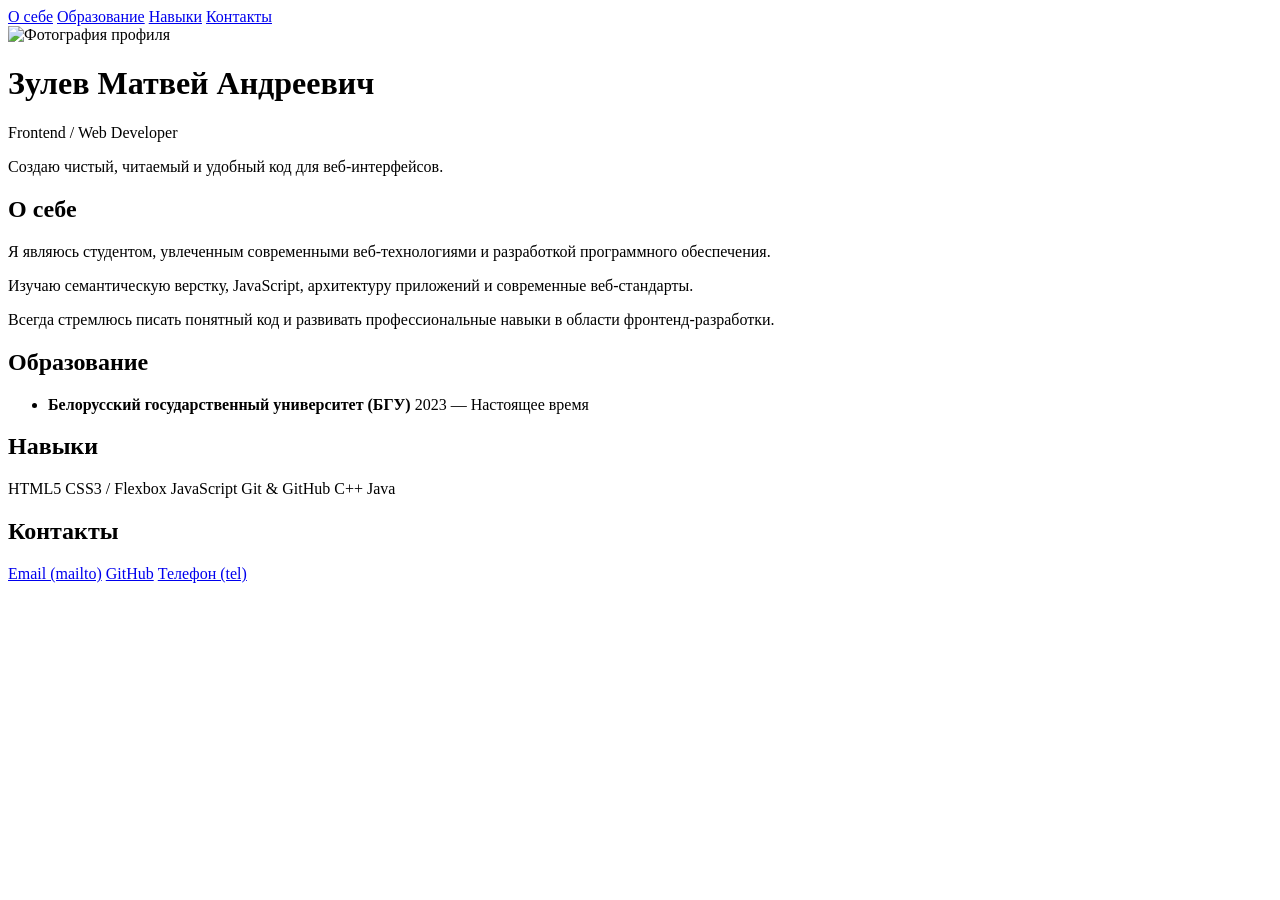
==== task1/index.html @ 6dcc727d "Create index.html" ====
<!DOCTYPE html>
<html lang="ru">
<head>
    <meta charset="UTF-8">
    <meta name="viewport" content="width=device-width, initial-scale=1.0">
    <title>Резюме — Зулев Матвей</title>
    <link rel="stylesheet" href="style.css">
</head>
<body>

    <!-- Навигация с якорными ссылками -->
    <nav class="nav-bar">
        <a href="#about" class="nav-link">О себе</a>
        <a href="#education" class="nav-link">Образование</a>
        <a href="#skills" class="nav-link">Навыки</a>
        <a href="#contacts" class="nav-link">Контакты</a>
    </nav>

    <!-- Шапка страницы -->
    <header class="header">
        <img src="https://i.pravatar.cc/300" alt="Фотография профиля" class="avatar">
        <div class="header-info">
            <h1 class="name">Зулев Матвей Андреевич</h1>
            <p class="role">Frontend / Web Developer</p>
            <p class="slogan">Создаю чистый, читаемый и удобный код для веб-интерфейсов.</p>
        </div>
    </header>

    <main class="main-content">
        <!-- Блок "О себе" -->
        <section id="about" class="section">
            <h2>О себе</h2>
            <article class="bio">
                <p>Я являюсь студентом, увлеченным современными веб-технологиями и разработкой программного обеспечения.</p>
                <p>Изучаю семантическую верстку, JavaScript, архитектуру приложений и современные веб-стандарты.</p>
                <p>Всегда стремлюсь писать понятный код и развивать профессиональные навыки в области фронтенд-разработки.</p>
            </article>
        </section>

        <!-- Блок "Образование" -->
        <section id="education" class="section">
            <h2>Образование</h2>
            <ul class="education-list">
                <li class="education-item">
                    <strong>Белорусский государственный университет (БГУ)</strong>
                    <span>2023 — Настоящее время</span>
                </li>
            </ul>
        </section>

        <!-- Блок "Навыки" -->
        <section id="skills" class="section">
            <h2>Навыки</h2>
            <div class="skills-container">
                <span class="skill">HTML5</span>
                <span class="skill">CSS3 / Flexbox</span>
                <span class="skill">JavaScript</span>
                <span class="skill">Git & GitHub</span>
                <span class="skill">C++</span>
                <span class="skill">Java</span>
            </div>
        </section>
    </main>

    <!-- Блок "Контакты" -->
    <footer id="contacts" class="footer">
        <h2>Контакты</h2>
        <div class="contacts-links">
            <a href="mailto:example@gmail.com" class="contact-link">Email (mailto)</a>
            <a href="https://github.com/matusha959" target="_blank" class="contact-link">GitHub</a>
            <a href="tel:+375290000000" class="contact-link">Телефон (tel)</a>
        </div>
    </footer>

</body>
</html>
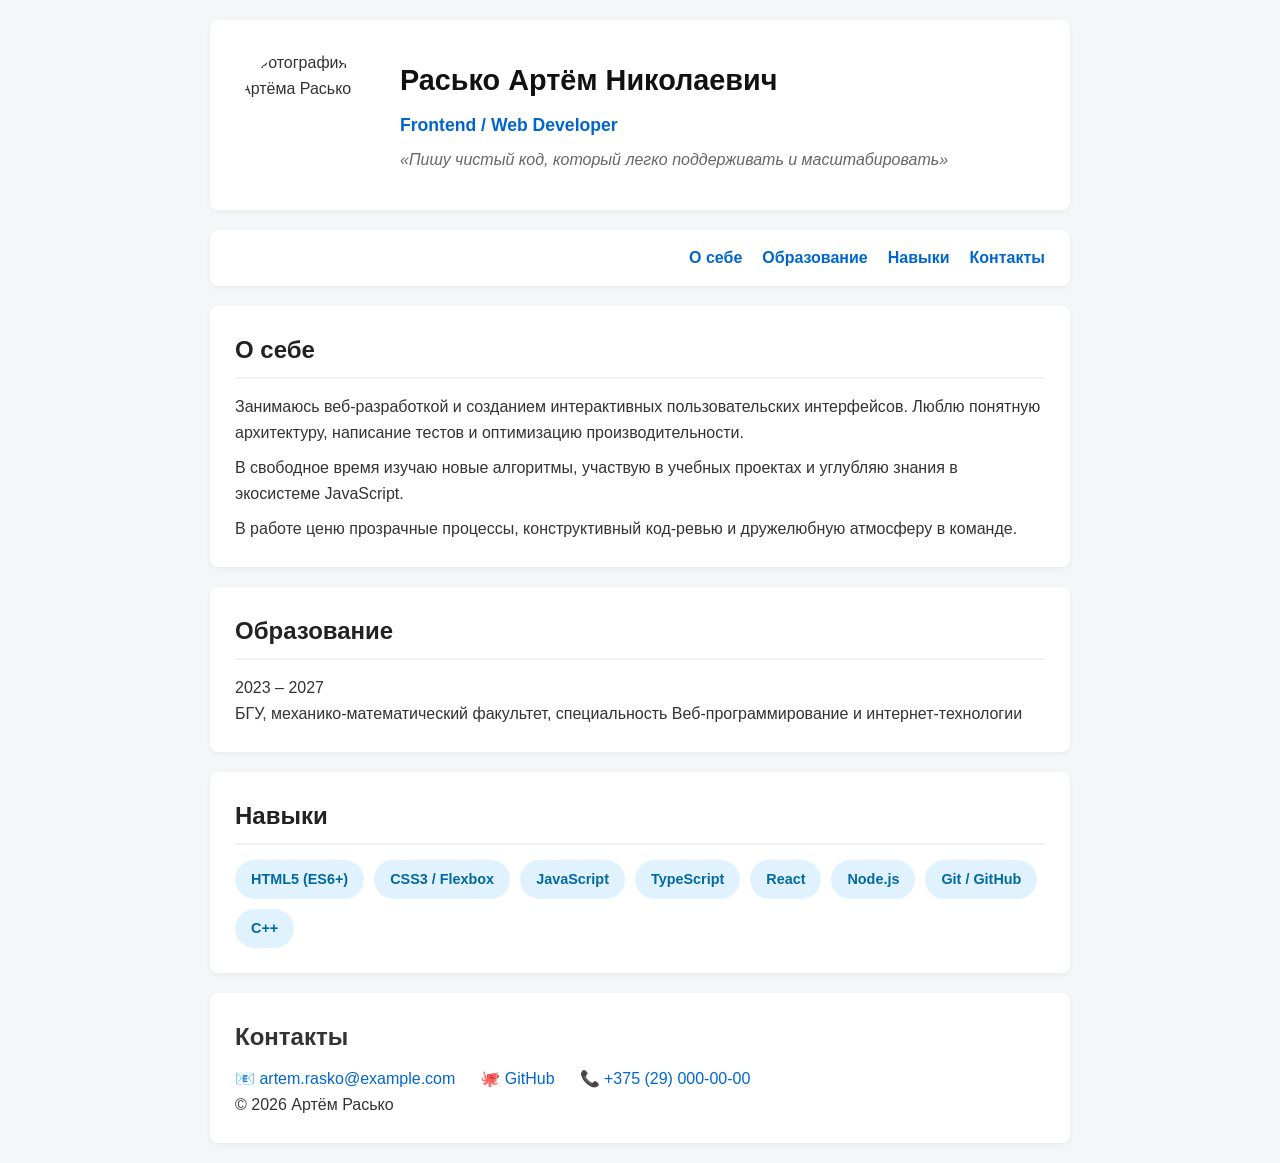
==== commit 3282f1ad: "Update index.html" ====
--- a/task1/index.html
+++ b/task1/index.html
@@ -3,74 +3,81 @@
 <head>
     <meta charset="UTF-8">
     <meta name="viewport" content="width=device-width, initial-scale=1.0">
-    <title>Резюме — Зулев Матвей</title>
+    <title>Резюме — Расько Артём Николаевич</title>
     <link rel="stylesheet" href="style.css">
 </head>
 <body>
 
-    <!-- Навигация с якорными ссылками -->
-    <nav class="nav-bar">
-        <a href="#about" class="nav-link">О себе</a>
-        <a href="#education" class="nav-link">Образование</a>
-        <a href="#skills" class="nav-link">Навыки</a>
-        <a href="#contacts" class="nav-link">Контакты</a>
-    </nav>
+    <div class="resume-card">
+        <!-- Шапка страницы -->
+        <header class="header">
+            <img src="photo.jpg" alt="Фотография Артёма Расько" class="avatar">
+            <div class="header-info">
+                <h1 class="name">Расько Артём Николаевич</h1>
+                <p class="role">Frontend / Web Developer</p>
+                <p class="slogan">«Пишу чистый код, который легко поддерживать и масштабировать»</p>
+            </div>
+        </header>
 
-    <!-- Шапка страницы -->
-    <header class="header">
-        <img src="https://i.pravatar.cc/300" alt="Фотография профиля" class="avatar">
-        <div class="header-info">
-            <h1 class="name">Зулев Матвей Андреевич</h1>
-            <p class="role">Frontend / Web Developer</p>
-            <p class="slogan">Создаю чистый, читаемый и удобный код для веб-интерфейсов.</p>
-        </div>
-    </header>
+        <!-- Навигация с якорными ссылками -->
+        <nav class="nav-bar">
+            <a href="#about" class="nav-link">О себе</a>
+            <a href="#education" class="nav-link">Образование</a>
+            <a href="#skills" class="nav-link">Навыки</a>
+            <a href="#contacts" class="nav-link">Контакты</a>
+        </nav>
 
-    <main class="main-content">
-        <!-- Блок "О себе" -->
-        <section id="about" class="section">
-            <h2>О себе</h2>
-            <article class="bio">
-                <p>Я являюсь студентом, увлеченным современными веб-технологиями и разработкой программного обеспечения.</p>
-                <p>Изучаю семантическую верстку, JavaScript, архитектуру приложений и современные веб-стандарты.</p>
-                <p>Всегда стремлюсь писать понятный код и развивать профессиональные навыки в области фронтенд-разработки.</p>
-            </article>
-        </section>
+        <main class="main-content">
+            <!-- Блок "О себе" -->
+            <section id="about" class="section">
+                <h2 class="section-title">О себе</h2>
+                <article class="bio">
+                    <p>Занимаюсь веб-разработкой и созданием интерактивных пользовательских интерфейсов. Люблю понятную архитектуру, написание тестов и оптимизацию производительности.</p>
+                    <p>В свободное время изучаю новые алгоритмы, участвую в учебных проектах и углубляю знания в экосистеме JavaScript.</p>
+                    <p>В работе ценю прозрачные процессы, конструктивный код-ревью и дружелюбную атмосферу в команде.</p>
+                </article>
+            </section>
 
-        <!-- Блок "Образование" -->
-        <section id="education" class="section">
-            <h2>Образование</h2>
-            <ul class="education-list">
-                <li class="education-item">
-                    <strong>Белорусский государственный университет (БГУ)</strong>
-                    <span>2023 — Настоящее время</span>
-                </li>
-            </ul>
-        </section>
+            <!-- Блок "Образование" -->
+            <section id="education" class="section">
+                <h2 class="section-title">Образование</h2>
+                <div class="education-list">
+                    <div class="education-card">
+                        <span class="badge">2023 – 2027</span>
+                        <p class="education-text">БГУ, механико-математический факультет, специальность Веб-программирование и интернет-технологии</p>
+                    </div>
+                </div>
+            </section>
 
-        <!-- Блок "Навыки" -->
-        <section id="skills" class="section">
-            <h2>Навыки</h2>
-            <div class="skills-container">
-                <span class="skill">HTML5</span>
-                <span class="skill">CSS3 / Flexbox</span>
-                <span class="skill">JavaScript</span>
-                <span class="skill">Git & GitHub</span>
-                <span class="skill">C++</span>
-                <span class="skill">Java</span>
+            <!-- Блок "Навыки" -->
+            <section id="skills" class="section">
+                <h2 class="section-title">Навыки</h2>
+                <div class="skills-container">
+                    <span class="skill">HTML5 (ES6+)</span>
+                    <span class="skill">CSS3 / Flexbox</span>
+                    <span class="skill">JavaScript</span>
+                    <span class="skill">TypeScript</span>
+                    <span class="skill">React</span>
+                    <span class="skill">Node.js</span>
+                    <span class="skill">Git / GitHub</span>
+                    <span class="skill">C++</span>
+                </div>
+            </section>
+        </main>
+
+        <!-- Блок "Контакты" -->
+        <footer id="contacts" class="footer">
+            <h2 class="section-title">Контакты</h2>
+            <div class="contacts-links">
+                <a href="mailto:artem.rasko@example.com" class="contact-link">📧 artem.rasko@example.com</a>
+                <a href="https://github.com/matusha959" target="_blank" class="contact-link">🐙 GitHub</a>
+                <a href="tel:+375290000000" class="contact-link">📞 +375 (29) 000-00-00</a>
             </div>
-        </section>
-    </main>
-
-    <!-- Блок "Контакты" -->
-    <footer id="contacts" class="footer">
-        <h2>Контакты</h2>
-        <div class="contacts-links">
-            <a href="mailto:example@gmail.com" class="contact-link">Email (mailto)</a>
-            <a href="https://github.com/matusha959" target="_blank" class="contact-link">GitHub</a>
-            <a href="tel:+375290000000" class="contact-link">Телефон (tel)</a>
-        </div>
-    </footer>
+            <div class="footer-copyright">
+                <p>© 2026 Артём Расько</p>
+            </div>
+        </footer>
+    </div>
 
 </body>
 </html>
--- a/task1/style.css
+++ b/task1/style.css
@@ -0,0 +1,170 @@
+/* Глобальный сброс и box-sizing (обязательное требование) */
+* {
+    box-sizing: border-box;
+    margin: 0;
+    padding: 0;
+}
+
+body {
+    font-family: Arial, Helvetica, sans-serif;
+    line-height: 1.6;
+    color: #333;
+    background-color: #f4f6f8;
+    padding: 20px;
+    max-width: 900px;
+    margin: 0 auto;
+}
+
+/* 1. Навигация (Flexbox) */
+.nav-bar {
+    display: flex;
+    justify-content: flex-end;
+    align-items: center;
+    gap: 20px;
+    background-color: #ffffff;
+    padding: 15px 25px;
+    border-radius: 8px;
+    margin-bottom: 20px;
+    box-shadow: 0 2px 5px rgba(0,0,0,0.05);
+}
+
+.nav-link {
+    text-decoration: none;
+    color: #0066cc;
+    font-weight: bold;
+    transition: color 0.2s ease;
+}
+
+.nav-link:hover {
+    color: #004080;
+    text-decoration: underline;
+}
+
+/* 2. Шапка (Flexbox: align-items, gap) */
+.header {
+    display: flex;
+    flex-direction: row;
+    align-items: center;
+    gap: 30px;
+    background-color: #ffffff;
+    padding: 30px;
+    border-radius: 8px;
+    margin-bottom: 20px;
+    box-shadow: 0 2px 5px rgba(0,0,0,0.05);
+}
+
+.avatar {
+    width: 130px;
+    height: 130px;
+    border-radius: 50%;
+    object-fit: cover;
+}
+
+.header-info {
+    display: flex;
+    flex-direction: column;
+    gap: 8px;
+}
+
+.name {
+    font-size: 1.8rem;
+    color: #111;
+}
+
+.role {
+    font-size: 1.1rem;
+    color: #0066cc;
+    font-weight: 600;
+}
+
+.slogan {
+    color: #666;
+    font-style: italic;
+}
+
+/* 3. Основной контент */
+.main-content {
+    display: flex;
+    flex-direction: column;
+    gap: 20px;
+}
+
+.section {
+    background-color: #ffffff;
+    padding: 25px;
+    border-radius: 8px;
+    box-shadow: 0 2px 5px rgba(0,0,0,0.05);
+}
+
+.section h2 {
+    margin-bottom: 15px;
+    color: #222;
+    border-bottom: 2px solid #eef2f5;
+    padding-bottom: 8px;
+}
+
+/* Блок "О себе" */
+.bio p {
+    margin-bottom: 10px;
+}
+
+.bio p:last-child {
+    margin-bottom: 0;
+}
+
+/* Блок "Образование" */
+.education-list {
+    list-style: none;
+}
+
+.education-item {
+    display: flex;
+    justify-content: space-between;
+    align-items: center;
+    padding: 10px 0;
+}
+
+/* 5. Блок "Навыки" (Flexbox: flex-wrap, gap) */
+.skills-container {
+    display: flex;
+    flex-wrap: wrap;
+    gap: 10px;
+}
+
+.skill {
+    background-color: #e0f2fe;
+    color: #0369a1;
+    padding: 8px 16px;
+    border-radius: 20px;
+    font-size: 0.9rem;
+    font-weight: bold;
+}
+
+/* 6. Блок "Контакты" (Flexbox) */
+.footer {
+    background-color: #ffffff;
+    padding: 25px;
+    border-radius: 8px;
+    margin-top: 20px;
+    box-shadow: 0 2px 5px rgba(0,0,0,0.05);
+}
+
+.contacts-links {
+    display: flex;
+    justify-content: flex-start;
+    align-items: center;
+    gap: 25px;
+    margin-top: 10px;
+}
+
+.contact-link {
+    text-decoration: none;
+    color: #0066cc;
+    font-weight: 500;
+    transition: color 0.2s ease, text-decoration 0.2s ease;
+}
+
+.contact-link:hover {
+    color: #003366;
+    text-decoration: underline;
+}
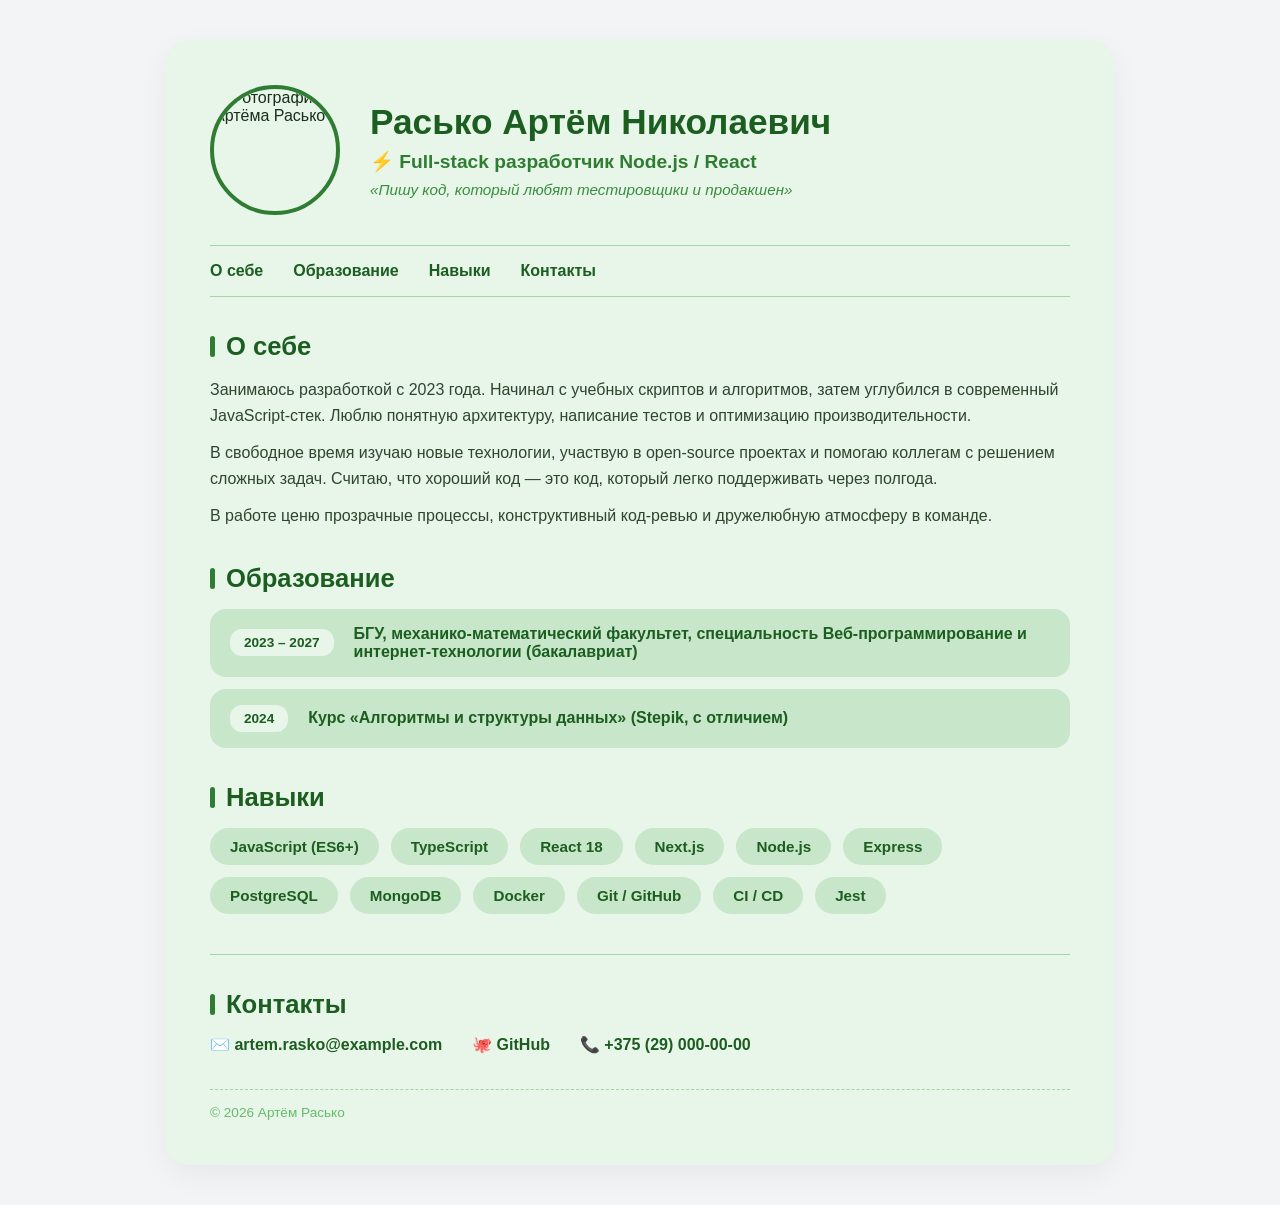
==== commit e1ac81d3: "Update index.html" ====
--- a/task1/index.html
+++ b/task1/index.html
@@ -14,8 +14,8 @@
             <img src="photo.jpg" alt="Фотография Артёма Расько" class="avatar">
             <div class="header-info">
                 <h1 class="name">Расько Артём Николаевич</h1>
-                <p class="role">Frontend / Web Developer</p>
-                <p class="slogan">«Пишу чистый код, который легко поддерживать и масштабировать»</p>
+                <p class="role">⚡ Full-stack разработчик Node.js / React</p>
+                <p class="slogan">«Пишу код, который любят тестировщики и продакшен»</p>
             </div>
         </header>
 
@@ -32,8 +32,8 @@
             <section id="about" class="section">
                 <h2 class="section-title">О себе</h2>
                 <article class="bio">
-                    <p>Занимаюсь веб-разработкой и созданием интерактивных пользовательских интерфейсов. Люблю понятную архитектуру, написание тестов и оптимизацию производительности.</p>
-                    <p>В свободное время изучаю новые алгоритмы, участвую в учебных проектах и углубляю знания в экосистеме JavaScript.</p>
+                    <p>Занимаюсь разработкой с 2023 года. Начинал с учебных скриптов и алгоритмов, затем углубился в современный JavaScript-стек. Люблю понятную архитектуру, написание тестов и оптимизацию производительности.</p>
+                    <p>В свободное время изучаю новые технологии, участвую в open-source проектах и помогаю коллегам с решением сложных задач. Считаю, что хороший код — это код, который легко поддерживать через полгода.</p>
                     <p>В работе ценю прозрачные процессы, конструктивный код-ревью и дружелюбную атмосферу в команде.</p>
                 </article>
             </section>
@@ -44,7 +44,11 @@
                 <div class="education-list">
                     <div class="education-card">
                         <span class="badge">2023 – 2027</span>
-                        <p class="education-text">БГУ, механико-математический факультет, специальность Веб-программирование и интернет-технологии</p>
+                        <p class="education-text">БГУ, механико-математический факультет, специальность Веб-программирование и интернет-технологии (бакалавриат)</p>
+                    </div>
+                    <div class="education-card">
+                        <span class="badge">2024</span>
+                        <p class="education-text">Курс «Алгоритмы и структуры данных» (Stepik, с отличием)</p>
                     </div>
                 </div>
             </section>
@@ -53,14 +57,18 @@
             <section id="skills" class="section">
                 <h2 class="section-title">Навыки</h2>
                 <div class="skills-container">
-                    <span class="skill">HTML5 (ES6+)</span>
-                    <span class="skill">CSS3 / Flexbox</span>
-                    <span class="skill">JavaScript</span>
+                    <span class="skill">JavaScript (ES6+)</span>
                     <span class="skill">TypeScript</span>
-                    <span class="skill">React</span>
+                    <span class="skill">React 18</span>
+                    <span class="skill">Next.js</span>
                     <span class="skill">Node.js</span>
+                    <span class="skill">Express</span>
+                    <span class="skill">PostgreSQL</span>
+                    <span class="skill">MongoDB</span>
+                    <span class="skill">Docker</span>
                     <span class="skill">Git / GitHub</span>
-                    <span class="skill">C++</span>
+                    <span class="skill">CI / CD</span>
+                    <span class="skill">Jest</span>
                 </div>
             </section>
         </main>
@@ -69,7 +77,7 @@
         <footer id="contacts" class="footer">
             <h2 class="section-title">Контакты</h2>
             <div class="contacts-links">
-                <a href="mailto:artem.rasko@example.com" class="contact-link">📧 artem.rasko@example.com</a>
+                <a href="mailto:artem.rasko@example.com" class="contact-link">✉️ artem.rasko@example.com</a>
                 <a href="https://github.com/matusha959" target="_blank" class="contact-link">🐙 GitHub</a>
                 <a href="tel:+375290000000" class="contact-link">📞 +375 (29) 000-00-00</a>
             </div>
--- a/task1/style.css
+++ b/task1/style.css
@@ -1,4 +1,4 @@
-/* Глобальный сброс и box-sizing (обязательное требование) */
+/* Глобальный сброс и box-sizing */
 * {
     box-sizing: border-box;
     margin: 0;
@@ -6,51 +6,31 @@
 }
 
 body {
-    font-family: Arial, Helvetica, sans-serif;
-    line-height: 1.6;
-    color: #333;
-    background-color: #f4f6f8;
-    padding: 20px;
-    max-width: 900px;
-    margin: 0 auto;
-}
-
-/* 1. Навигация (Flexbox) */
-.nav-bar {
-    display: flex;
-    justify-content: flex-end;
-    align-items: center;
-    gap: 20px;
-    background-color: #ffffff;
-    padding: 15px 25px;
-    border-radius: 8px;
-    margin-bottom: 20px;
-    box-shadow: 0 2px 5px rgba(0,0,0,0.05);
-}
-
-.nav-link {
-    text-decoration: none;
-    color: #0066cc;
-    font-weight: bold;
-    transition: color 0.2s ease;
-}
-
-.nav-link:hover {
-    color: #004080;
-    text-decoration: underline;
-}
-
-/* 2. Шапка (Flexbox: align-items, gap) */
+    font-family: -apple-system, BlinkMacSystemFont, "Segoe UI", Roboto, Helvetica, Arial, sans-serif;
+    background-color: #f3f4f6;
+    color: #1a2e1a;
+    display: flex;
+    justify-content: center;
+    padding: 40px 20px;
+}
+
+/* Главная карточка в зеленых тонах */
+.resume-card {
+    background-color: #e8f5e9;
+    max-width: 950px;
+    width: 100%;
+    padding: 45px;
+    border-radius: 24px;
+    box-shadow: 0 10px 30px rgba(0, 0, 0, 0.05);
+}
+
+/* 1. Шапка */
 .header {
     display: flex;
     flex-direction: row;
     align-items: center;
     gap: 30px;
-    background-color: #ffffff;
-    padding: 30px;
-    border-radius: 8px;
-    margin-bottom: 20px;
-    box-shadow: 0 2px 5px rgba(0,0,0,0.05);
+    margin-bottom: 30px;
 }
 
 .avatar {
@@ -58,6 +38,7 @@
     height: 130px;
     border-radius: 50%;
     object-fit: cover;
+    border: 4px solid #2e7d32;
 }
 
 .header-info {
@@ -67,104 +48,171 @@
 }
 
 .name {
-    font-size: 1.8rem;
-    color: #111;
+    font-size: 2.2rem;
+    font-weight: 800;
+    color: #1b5e20;
 }
 
 .role {
-    font-size: 1.1rem;
-    color: #0066cc;
+    font-size: 1.2rem;
+    color: #2e7d32;
     font-weight: 600;
 }
 
 .slogan {
-    color: #666;
     font-style: italic;
-}
-
-/* 3. Основной контент */
+    color: #388e3c;
+    font-size: 0.95rem;
+}
+
+/* Навигация с верхней и нижней линией */
+.nav-bar {
+    display: flex;
+    flex-direction: row;
+    justify-content: flex-start;
+    align-items: center;
+    gap: 30px;
+    padding: 16px 0;
+    border-top: 1.5px solid #a5d6a7;
+    border-bottom: 1.5px solid #a5d6a7;
+    margin-bottom: 35px;
+}
+
+.nav-link {
+    text-decoration: none;
+    color: #1b5e20;
+    font-weight: 700;
+    font-size: 1rem;
+    transition: color 0.2s ease;
+}
+
+.nav-link:hover {
+    color: #43a047;
+}
+
+/* Основной контент */
 .main-content {
     display: flex;
     flex-direction: column;
-    gap: 20px;
-}
-
-.section {
-    background-color: #ffffff;
-    padding: 25px;
-    border-radius: 8px;
-    box-shadow: 0 2px 5px rgba(0,0,0,0.05);
-}
-
-.section h2 {
-    margin-bottom: 15px;
-    color: #222;
-    border-bottom: 2px solid #eef2f5;
-    padding-bottom: 8px;
+    gap: 35px;
+}
+
+/* Заголовки секций со штрихом слева */
+.section-title {
+    font-size: 1.6rem;
+    color: #1b5e20;
+    margin-bottom: 16px;
+    position: relative;
+    padding-left: 16px;
+}
+
+.section-title::before {
+    content: "";
+    position: absolute;
+    left: 0;
+    top: 4px;
+    bottom: 4px;
+    width: 5px;
+    background-color: #2e7d32;
+    border-radius: 4px;
 }
 
 /* Блок "О себе" */
-.bio p {
-    margin-bottom: 10px;
-}
-
-.bio p:last-child {
-    margin-bottom: 0;
+.bio {
+    display: flex;
+    flex-direction: column;
+    gap: 12px;
+    font-size: 1rem;
+    line-height: 1.6;
+    color: #2e462e;
 }
 
 /* Блок "Образование" */
 .education-list {
-    list-style: none;
-}
-
-.education-item {
-    display: flex;
-    justify-content: space-between;
-    align-items: center;
-    padding: 10px 0;
-}
-
-/* 5. Блок "Навыки" (Flexbox: flex-wrap, gap) */
+    display: flex;
+    flex-direction: column;
+    gap: 12px;
+}
+
+.education-card {
+    background-color: #c8e6c9;
+    padding: 16px 20px;
+    border-radius: 16px;
+    display: flex;
+    align-items: center;
+    gap: 20px;
+}
+
+.badge {
+    background-color: #e8f5e9;
+    color: #1b5e20;
+    font-weight: 700;
+    padding: 6px 14px;
+    border-radius: 12px;
+    font-size: 0.85rem;
+    white-space: nowrap;
+}
+
+.education-text {
+    font-weight: 600;
+    color: #1b5e20;
+}
+
+/* Блок "Навыки" (Flexbox чипсы) */
 .skills-container {
     display: flex;
     flex-wrap: wrap;
-    gap: 10px;
+    gap: 12px;
 }
 
 .skill {
-    background-color: #e0f2fe;
-    color: #0369a1;
-    padding: 8px 16px;
+    background-color: #c8e6c9;
+    color: #1b5e20;
+    padding: 10px 20px;
     border-radius: 20px;
-    font-size: 0.9rem;
-    font-weight: bold;
-}
-
-/* 6. Блок "Контакты" (Flexbox) */
+    font-weight: 600;
+    font-size: 0.95rem;
+    transition: transform 0.2s ease, background-color 0.2s ease;
+}
+
+.skill:hover {
+    background-color: #a5d6a7;
+    transform: translateY(-2px);
+}
+
+/* Разделительная линия перед контактами */
 .footer {
-    background-color: #ffffff;
-    padding: 25px;
-    border-radius: 8px;
-    margin-top: 20px;
-    box-shadow: 0 2px 5px rgba(0,0,0,0.05);
-}
-
+    margin-top: 40px;
+    border-top: 1.5px solid #a5d6a7;
+    padding-top: 35px;
+}
+
+/* Блок "Контакты" */
 .contacts-links {
     display: flex;
-    justify-content: flex-start;
-    align-items: center;
-    gap: 25px;
-    margin-top: 10px;
+    flex-wrap: wrap;
+    gap: 30px;
+    align-items: center;
+    margin-top: 15px;
 }
 
 .contact-link {
     text-decoration: none;
-    color: #0066cc;
-    font-weight: 500;
-    transition: color 0.2s ease, text-decoration 0.2s ease;
+    color: #1b5e20;
+    font-weight: 600;
+    font-size: 1rem;
+    transition: color 0.2s ease;
 }
 
 .contact-link:hover {
-    color: #003366;
+    color: #43a047;
     text-decoration: underline;
 }
+
+.footer-copyright {
+    margin-top: 35px;
+    padding-top: 15px;
+    border-top: 1px dashed #a5d6a7;
+    font-size: 0.85rem;
+    color: #66bb6a;
+}
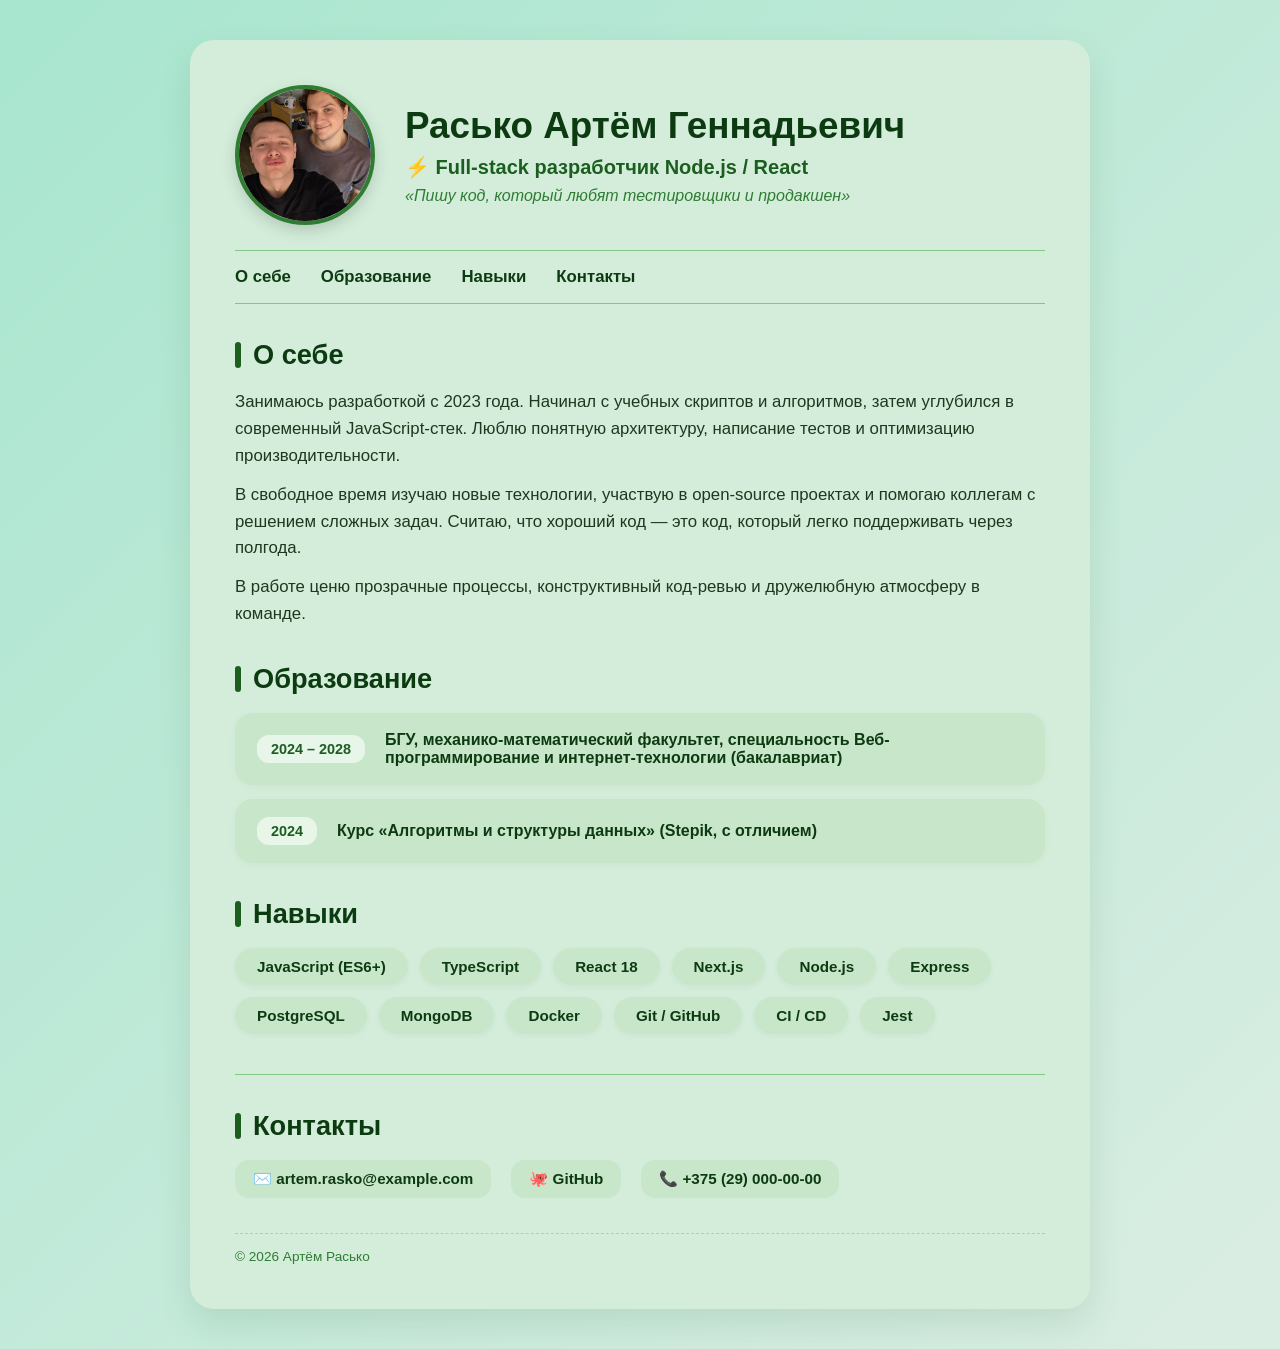
==== commit 9eab9e4a: "Update index.html" ====
--- a/task1/index.html
+++ b/task1/index.html
@@ -3,7 +3,7 @@
 <head>
     <meta charset="UTF-8">
     <meta name="viewport" content="width=device-width, initial-scale=1.0">
-    <title>Резюме — Расько Артём Николаевич</title>
+    <title>Резюме — Расько Артём Геннадьевич</title>
     <link rel="stylesheet" href="style.css">
 </head>
 <body>
@@ -13,7 +13,7 @@
         <header class="header">
             <img src="photo.jpg" alt="Фотография Артёма Расько" class="avatar">
             <div class="header-info">
-                <h1 class="name">Расько Артём Николаевич</h1>
+                <h1 class="name">Расько Артём Геннадьевич</h1>
                 <p class="role">⚡ Full-stack разработчик Node.js / React</p>
                 <p class="slogan">«Пишу код, который любят тестировщики и продакшен»</p>
             </div>
@@ -43,7 +43,7 @@
                 <h2 class="section-title">Образование</h2>
                 <div class="education-list">
                     <div class="education-card">
-                        <span class="badge">2023 – 2027</span>
+                        <span class="badge">2024 – 2028</span>
                         <p class="education-text">БГУ, механико-математический факультет, специальность Веб-программирование и интернет-технологии (бакалавриат)</p>
                     </div>
                     <div class="education-card">
--- a/task1/style.css
+++ b/task1/style.css
@@ -7,21 +7,22 @@
 
 body {
     font-family: -apple-system, BlinkMacSystemFont, "Segoe UI", Roboto, Helvetica, Arial, sans-serif;
-    background-color: #f3f4f6;
+    background: linear-gradient(135deg, #a8e6cf 0%, #dbede3 100%);
     color: #1a2e1a;
     display: flex;
     justify-content: center;
     padding: 40px 20px;
-}
-
-/* Главная карточка в зеленых тонах */
+    min-height: 100vh;
+}
+
+/* Карточка резюме */
 .resume-card {
-    background-color: #e8f5e9;
-    max-width: 950px;
+    background-color: #d4edda;
+    max-width: 900px;
     width: 100%;
     padding: 45px;
     border-radius: 24px;
-    box-shadow: 0 10px 30px rgba(0, 0, 0, 0.05);
+    box-shadow: 0 15px 35px rgba(27, 94, 32, 0.12);
 }
 
 /* 1. Шапка */
@@ -30,15 +31,16 @@
     flex-direction: row;
     align-items: center;
     gap: 30px;
-    margin-bottom: 30px;
+    margin-bottom: 25px;
 }
 
 .avatar {
-    width: 130px;
-    height: 130px;
+    width: 140px;
+    height: 140px;
     border-radius: 50%;
     object-fit: cover;
     border: 4px solid #2e7d32;
+    box-shadow: 0 6px 15px rgba(0, 0, 0, 0.15);
 }
 
 .header-info {
@@ -48,24 +50,24 @@
 }
 
 .name {
-    font-size: 2.2rem;
+    font-size: 2.3rem;
     font-weight: 800;
+    color: #0d3b11;
+}
+
+.role {
+    font-size: 1.25rem;
     color: #1b5e20;
-}
-
-.role {
-    font-size: 1.2rem;
-    color: #2e7d32;
-    font-weight: 600;
+    font-weight: 700;
 }
 
 .slogan {
     font-style: italic;
-    color: #388e3c;
-    font-size: 0.95rem;
-}
-
-/* Навигация с верхней и нижней линией */
+    color: #2e7d32;
+    font-size: 1rem;
+}
+
+/* 2. Навигация с верхней и нижней линией */
 .nav-bar {
     display: flex;
     flex-direction: row;
@@ -73,21 +75,22 @@
     align-items: center;
     gap: 30px;
     padding: 16px 0;
-    border-top: 1.5px solid #a5d6a7;
-    border-bottom: 1.5px solid #a5d6a7;
+    border-top: 1.5px solid #81c784;
+    border-bottom: 1.5px solid #81c784;
     margin-bottom: 35px;
 }
 
 .nav-link {
     text-decoration: none;
-    color: #1b5e20;
-    font-weight: 700;
-    font-size: 1rem;
-    transition: color 0.2s ease;
+    color: #0d3b11;
+    font-weight: 700;
+    font-size: 1.05rem;
+    transition: all 0.2s ease;
 }
 
 .nav-link:hover {
-    color: #43a047;
+    color: #2e7d32;
+    transform: translateY(-1px);
 }
 
 /* Основной контент */
@@ -97,23 +100,23 @@
     gap: 35px;
 }
 
-/* Заголовки секций со штрихом слева */
+/* Заголовки секций с полоской слева */
 .section-title {
-    font-size: 1.6rem;
-    color: #1b5e20;
-    margin-bottom: 16px;
+    font-size: 1.7rem;
+    color: #0d3b11;
+    margin-bottom: 18px;
     position: relative;
-    padding-left: 16px;
+    padding-left: 18px;
 }
 
 .section-title::before {
     content: "";
     position: absolute;
     left: 0;
-    top: 4px;
-    bottom: 4px;
-    width: 5px;
-    background-color: #2e7d32;
+    top: 3px;
+    bottom: 3px;
+    width: 6px;
+    background-color: #1b5e20;
     border-radius: 4px;
 }
 
@@ -122,25 +125,26 @@
     display: flex;
     flex-direction: column;
     gap: 12px;
-    font-size: 1rem;
+    font-size: 1.05rem;
     line-height: 1.6;
-    color: #2e462e;
+    color: #1c381e;
 }
 
 /* Блок "Образование" */
 .education-list {
     display: flex;
     flex-direction: column;
-    gap: 12px;
+    gap: 14px;
 }
 
 .education-card {
     background-color: #c8e6c9;
-    padding: 16px 20px;
-    border-radius: 16px;
+    padding: 18px 22px;
+    border-radius: 18px;
     display: flex;
     align-items: center;
     gap: 20px;
+    box-shadow: 0 2px 8px rgba(0,0,0,0.03);
 }
 
 .badge {
@@ -149,16 +153,17 @@
     font-weight: 700;
     padding: 6px 14px;
     border-radius: 12px;
-    font-size: 0.85rem;
+    font-size: 0.9rem;
     white-space: nowrap;
 }
 
 .education-text {
     font-weight: 600;
-    color: #1b5e20;
-}
-
-/* Блок "Навыки" (Flexbox чипсы) */
+    color: #0d3b11;
+    font-size: 1rem;
+}
+
+/* Блок "Навыки" (красивые округлые чипсы) */
 .skills-container {
     display: flex;
     flex-wrap: wrap;
@@ -167,23 +172,26 @@
 
 .skill {
     background-color: #c8e6c9;
-    color: #1b5e20;
-    padding: 10px 20px;
-    border-radius: 20px;
+    color: #0d3b11;
+    padding: 10px 22px;
+    border-radius: 25px;
     font-weight: 600;
     font-size: 0.95rem;
-    transition: transform 0.2s ease, background-color 0.2s ease;
+    box-shadow: 0 2px 6px rgba(0,0,0,0.04);
+    transition: all 0.25 ease;
+    cursor: default;
 }
 
 .skill:hover {
     background-color: #a5d6a7;
-    transform: translateY(-2px);
+    transform: translateY(-3px);
+    box-shadow: 0 4px 12px rgba(46, 125, 50, 0.2);
 }
 
 /* Разделительная линия перед контактами */
 .footer {
     margin-top: 40px;
-    border-top: 1.5px solid #a5d6a7;
+    border-top: 1.5px solid #81c784;
     padding-top: 35px;
 }
 
@@ -191,22 +199,29 @@
 .contacts-links {
     display: flex;
     flex-wrap: wrap;
-    gap: 30px;
+    gap: 20px;
     align-items: center;
     margin-top: 15px;
 }
 
 .contact-link {
+    display: inline-flex;
+    align-items: center;
+    gap: 8px;
     text-decoration: none;
+    background-color: #c8e6c9;
+    color: #0d3b11;
+    padding: 10px 18px;
+    border-radius: 14px;
+    font-weight: 700;
+    font-size: 0.95rem;
+    transition: all 0.2s ease;
+}
+
+.contact-link:hover {
+    background-color: #a5d6a7;
+    transform: translateY(-2px);
     color: #1b5e20;
-    font-weight: 600;
-    font-size: 1rem;
-    transition: color 0.2s ease;
-}
-
-.contact-link:hover {
-    color: #43a047;
-    text-decoration: underline;
 }
 
 .footer-copyright {
@@ -214,5 +229,5 @@
     padding-top: 15px;
     border-top: 1px dashed #a5d6a7;
     font-size: 0.85rem;
-    color: #66bb6a;
-}
+    color: #2e7d32;
+}
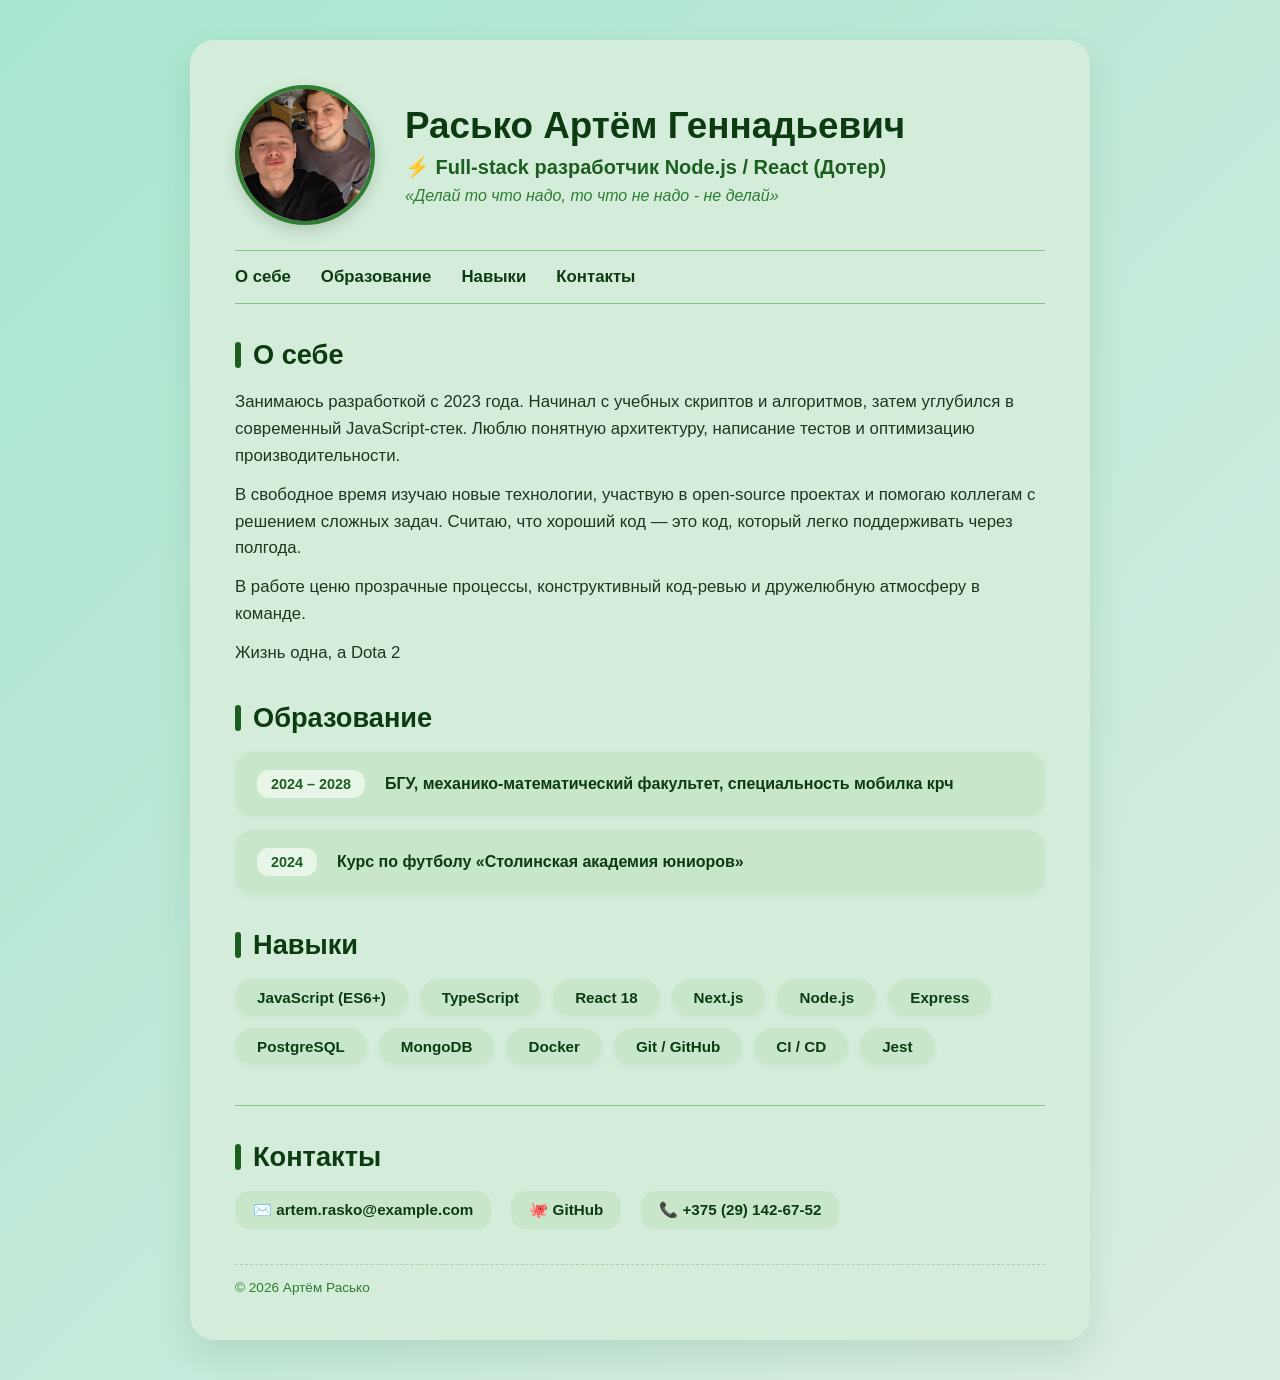
==== commit a6746521: "Update index.html" ====
--- a/task1/index.html
+++ b/task1/index.html
@@ -14,8 +14,8 @@
             <img src="photo.jpg" alt="Фотография Артёма Расько" class="avatar">
             <div class="header-info">
                 <h1 class="name">Расько Артём Геннадьевич</h1>
-                <p class="role">⚡ Full-stack разработчик Node.js / React</p>
-                <p class="slogan">«Пишу код, который любят тестировщики и продакшен»</p>
+                <p class="role">⚡ Full-stack разработчик Node.js / React (Дотер)</p>
+                <p class="slogan">«Делай то что надо, то что не надо - не делай»</p>
             </div>
         </header>
 
@@ -35,6 +35,7 @@
                     <p>Занимаюсь разработкой с 2023 года. Начинал с учебных скриптов и алгоритмов, затем углубился в современный JavaScript-стек. Люблю понятную архитектуру, написание тестов и оптимизацию производительности.</p>
                     <p>В свободное время изучаю новые технологии, участвую в open-source проектах и помогаю коллегам с решением сложных задач. Считаю, что хороший код — это код, который легко поддерживать через полгода.</p>
                     <p>В работе ценю прозрачные процессы, конструктивный код-ревью и дружелюбную атмосферу в команде.</p>
+                    <p>Жизнь одна, а Dota 2</p>
                 </article>
             </section>
 
@@ -44,11 +45,11 @@
                 <div class="education-list">
                     <div class="education-card">
                         <span class="badge">2024 – 2028</span>
-                        <p class="education-text">БГУ, механико-математический факультет, специальность Веб-программирование и интернет-технологии (бакалавриат)</p>
+                        <p class="education-text">БГУ, механико-математический факультет, специальность мобилка крч</p>
                     </div>
                     <div class="education-card">
                         <span class="badge">2024</span>
-                        <p class="education-text">Курс «Алгоритмы и структуры данных» (Stepik, с отличием)</p>
+                        <p class="education-text">Курс по футболу «Столинская академия юниоров» </p>
                     </div>
                 </div>
             </section>
@@ -79,7 +80,7 @@
             <div class="contacts-links">
                 <a href="mailto:artem.rasko@example.com" class="contact-link">✉️ artem.rasko@example.com</a>
                 <a href="https://github.com/matusha959" target="_blank" class="contact-link">🐙 GitHub</a>
-                <a href="tel:+375290000000" class="contact-link">📞 +375 (29) 000-00-00</a>
+                <a href="tel:+375291426752" class="contact-link">📞 +375 (29) 142-67-52</a>
             </div>
             <div class="footer-copyright">
                 <p>© 2026 Артём Расько</p>
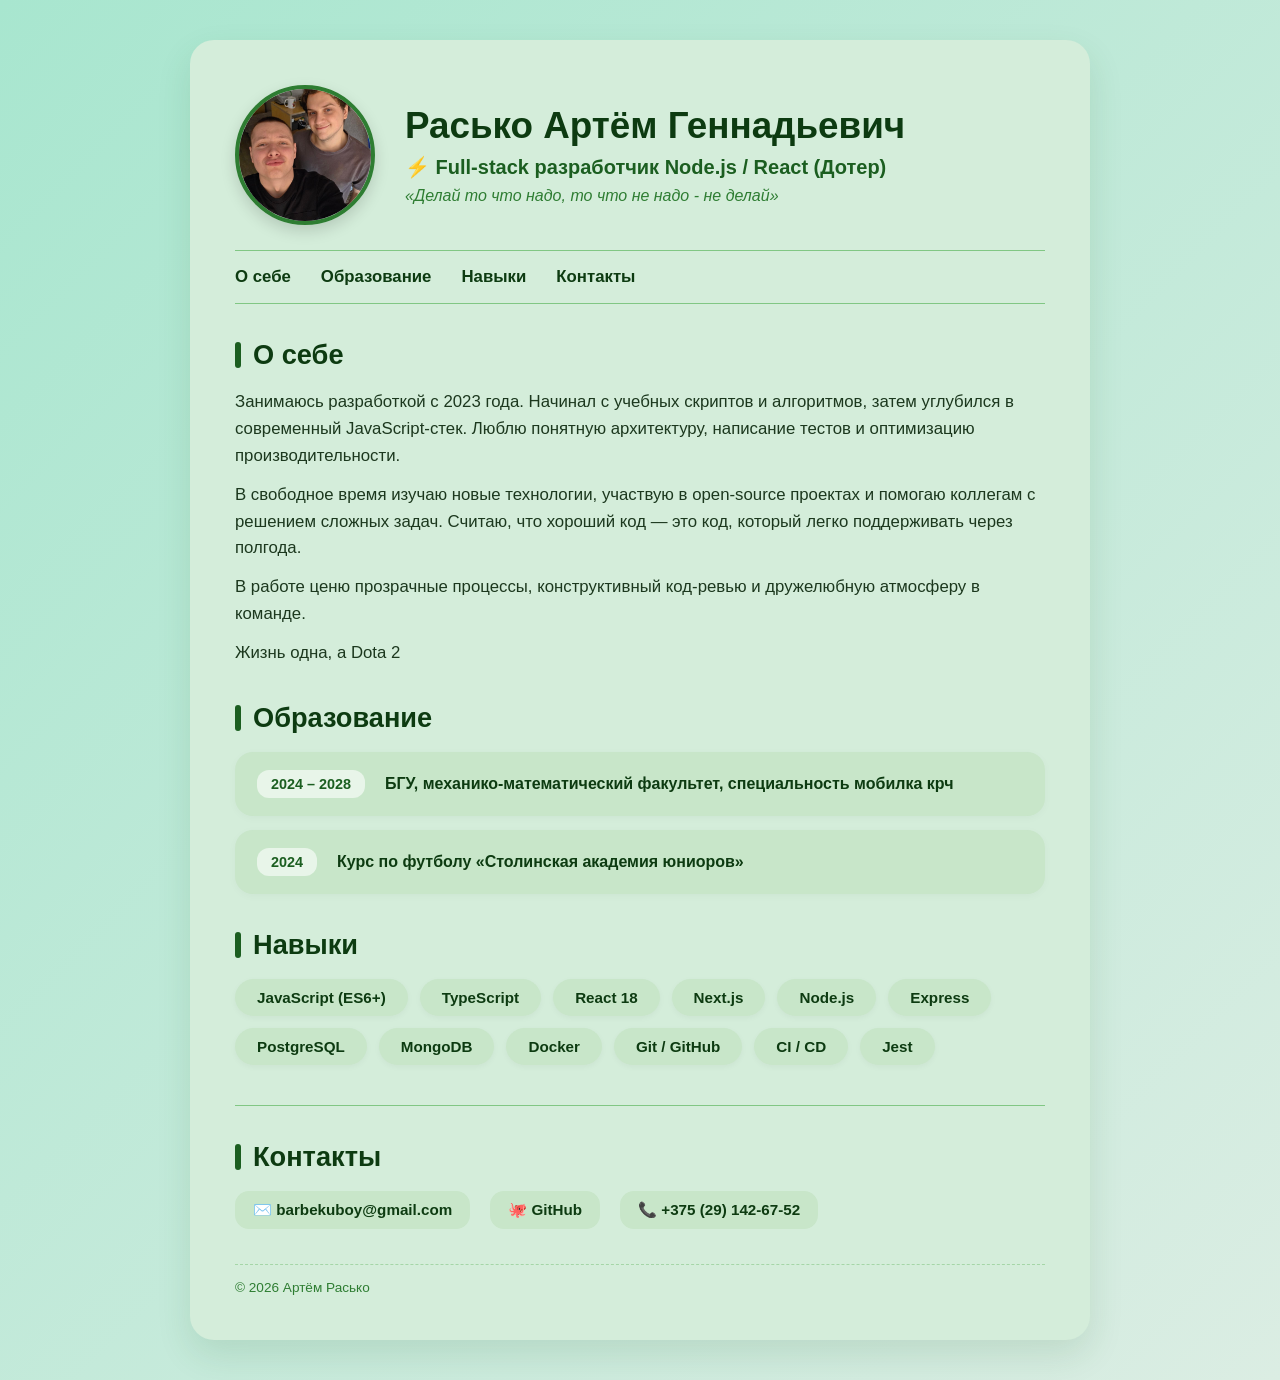
==== commit f6d92803: "Update index.html" ====
--- a/task1/index.html
+++ b/task1/index.html
@@ -78,7 +78,7 @@
         <footer id="contacts" class="footer">
             <h2 class="section-title">Контакты</h2>
             <div class="contacts-links">
-                <a href="mailto:artem.rasko@example.com" class="contact-link">✉️ artem.rasko@example.com</a>
+                <a href="mailto:barbekuboy@gmail.com" class="contact-link">✉️ barbekuboy@gmail.com</a>
                 <a href="https://github.com/matusha959" target="_blank" class="contact-link">🐙 GitHub</a>
                 <a href="tel:+375291426752" class="contact-link">📞 +375 (29) 142-67-52</a>
             </div>
